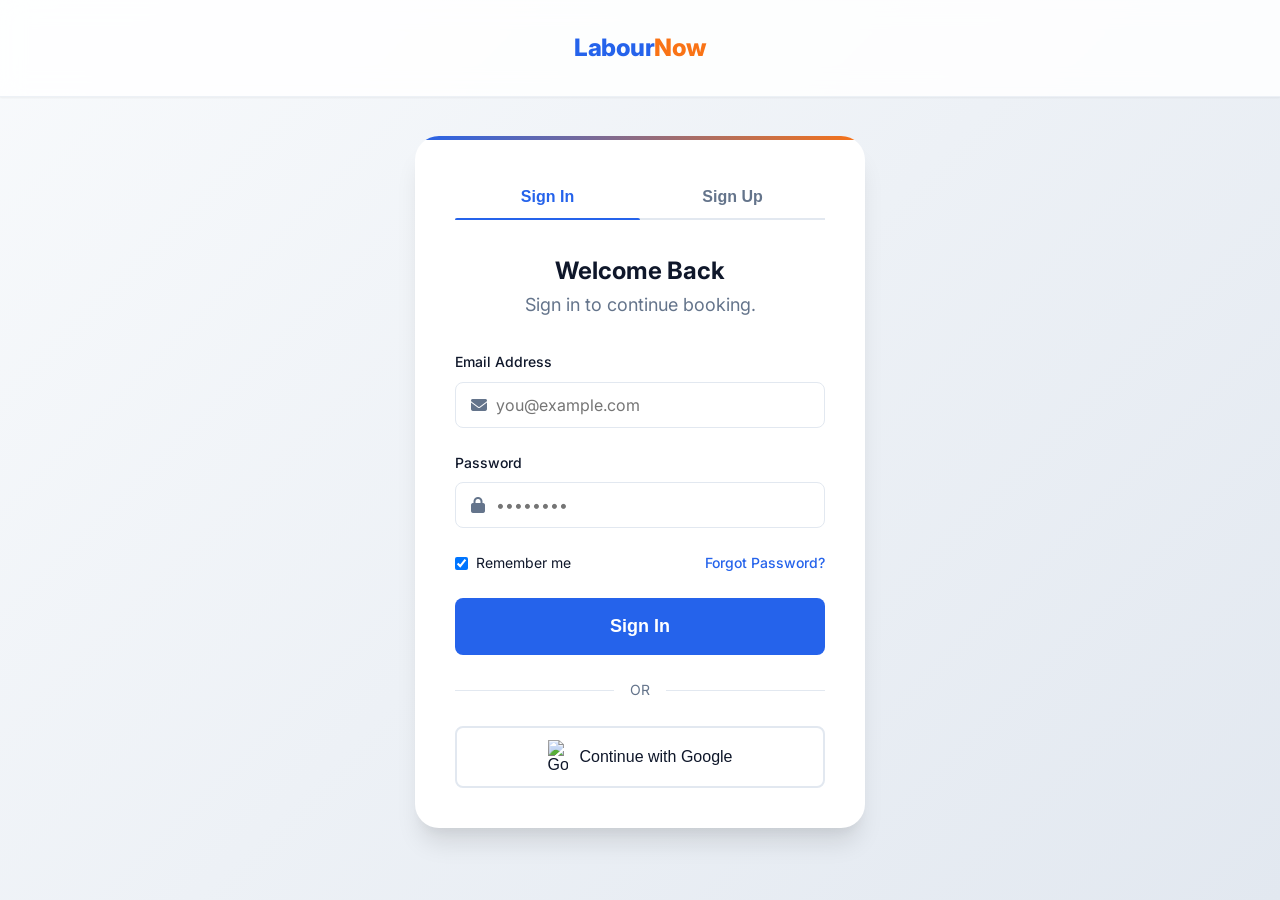
==== auth.html @ 162be2f2 "First Push" ====
<!DOCTYPE html>
<html lang="en">
<head>
    <meta charset="UTF-8">
    <meta name="viewport" content="width=device-width, initial-scale=1.0">
    <title>Authentication | LabourNow</title>
    <meta name="description" content="Sign in or Sign up to book verified workers.">
    <link rel="preconnect" href="https://fonts.googleapis.com">
    <link rel="preconnect" href="https://fonts.gstatic.com" crossorigin>
    <link href="https://fonts.googleapis.com/css2?family=Inter:wght@300;400;500;600;700;800&display=swap" rel="stylesheet">
    <link rel="stylesheet" href="https://cdnjs.cloudflare.com/ajax/libs/font-awesome/6.4.0/css/all.min.css">
    <link rel="stylesheet" href="style.css">
</head>
<body class="bg-light">
    <!-- Simple Nav -->
    <nav class="navbar scrolled">
        <div class="container nav-content text-center" style="justify-content: center;">
            <a href="index.html" class="logo">Labour<span>Now</span></a>
        </div>
    </nav>

    <!-- Auth Container -->
    <div class="auth-wrapper">
        <div class="auth-card block-reveal">
            
            <div class="auth-tabs">
                <button class="auth-tab active" data-target="signin">Sign In</button>
                <button class="auth-tab" data-target="signup">Sign Up</button>
            </div>

            <!-- Sign In Form -->
            <form id="signin-form" class="auth-form active">
                <div class="text-center" style="margin-bottom: 2rem;">
                    <h2>Welcome Back</h2>
                    <p class="section-subtitle" style="margin-bottom: 0;">Sign in to continue booking.</p>
                </div>
                
                <div class="form-group">
                    <label for="signin-email">Email Address</label>
                    <div class="input-with-icon">
                        <i class="fas fa-envelope"></i>
                        <input type="email" id="signin-email" placeholder="you@example.com" required>
                    </div>
                </div>
                
                <div class="form-group">
                    <label for="signin-password">Password</label>
                    <div class="input-with-icon">
                        <i class="fas fa-lock"></i>
                        <input type="password" id="signin-password" placeholder="••••••••" required>
                    </div>
                </div>

                <div class="form-options">
                    <label class="checkbox-container">
                        <input type="checkbox" checked>
                        <span>Remember me</span>
                    </label>
                    <a href="#" class="forgot-link">Forgot Password?</a>
                </div>

                <button type="submit" class="btn btn-primary w-100 btn-large">Sign In</button>
                
                <div class="auth-divider"><span>OR</span></div>
                
                <button type="button" class="btn btn-outline w-100 social-btn">
                    <img src="https://cdn-icons-png.flaticon.com/512/2991/2991148.png" alt="Google" width="20">
                    Continue with Google
                </button>
            </form>

            <!-- Sign Up Form -->
            <form id="signup-form" class="auth-form" style="display: none;">
                <div class="text-center" style="margin-bottom: 2rem;">
                    <h2>Create an Account</h2>
                    <p class="section-subtitle" style="margin-bottom: 0;">Join LabourNow to find trusted workers.</p>
                </div>
                
                <div class="form-group">
                    <label for="signup-name">Full Name</label>
                    <div class="input-with-icon">
                        <i class="fas fa-user"></i>
                        <input type="text" id="signup-name" placeholder="John Doe" required>
                    </div>
                </div>

                <div class="form-group">
                    <label for="signup-email">Email Address</label>
                    <div class="input-with-icon">
                        <i class="fas fa-envelope"></i>
                        <input type="email" id="signup-email" placeholder="you@example.com" required>
                    </div>
                </div>
                
                <div class="form-group">
                    <label for="signup-password">Password</label>
                    <div class="input-with-icon">
                        <i class="fas fa-lock"></i>
                        <input type="password" id="signup-password" placeholder="Create a password" required>
                    </div>
                </div>

                <div class="form-options">
                    <label class="checkbox-container">
                        <input type="checkbox" required>
                        <span>I agree to the <a href="#" class="forgot-link">Terms & Conditions</a></span>
                    </label>
                </div>

                <button type="submit" class="btn btn-primary w-100 btn-large">Create Account</button>
                
                <div class="auth-divider"><span>OR</span></div>
                
                <button type="button" class="btn btn-outline w-100 social-btn">
                    <img src="https://cdn-icons-png.flaticon.com/512/2991/2991148.png" alt="Google" width="20">
                    Sign up with Google
                </button>
            </form>

        </div>
    </div>

    <script src="script.js"></script>
    <script>
        // Specific Auth Logic to capture service parameters and navigate
        document.addEventListener('DOMContentLoaded', () => {
            const urlParams = new URLSearchParams(window.location.search);
            const service = urlParams.get('service');
            
            // Handle form submissions to mimic moving to booking page
            const proceedToBooking = (e) => {
                e.preventDefault(); 
                let redirectUrl = 'booking.html';
                if(service) {
                    redirectUrl += '?service=' + encodeURIComponent(service);
                }
                window.location.href = redirectUrl;
            };

            document.getElementById('signin-form').addEventListener('submit', proceedToBooking);
            document.getElementById('signup-form').addEventListener('submit', proceedToBooking);
            
            // Social buttons also redirect directly for demo
            document.querySelectorAll('.social-btn').forEach(btn => {
                btn.addEventListener('click', proceedToBooking);
            });
        });
    </script>
</body>
</html>
---- style.css ----
/* =========================================
   LabourNow - Design System & Styling
   ========================================= */

:root {
    /* Color Palette */
    --primary: #2563eb;
    --primary-light: #3b82f6;
    --primary-dark: #1d4ed8;
    
    --accent: #f97316;
    --accent-light: #fb923c;
    --accent-dark: #ea580c;
    
    --text-main: #0f172a;
    --text-muted: #64748b;
    
    --bg-main: #ffffff;
    --bg-light: #f8fafc;
    --bg-card: #ffffff;
    
    --border-color: #e2e8f0;
    
    --success: #10b981;
    --warning: #f59e0b;
    
    /* Typography */
    --font-family: 'Inter', -apple-system, BlinkMacSystemFont, "Segoe UI", Roboto, Helvetica, Arial, sans-serif;
    
    /* Enhancements */
    --shadow-sm: 0 1px 2px 0 rgba(0, 0, 0, 0.05);
    --shadow-md: 0 4px 6px -1px rgba(0, 0, 0, 0.1), 0 2px 4px -1px rgba(0, 0, 0, 0.06);
    --shadow-lg: 0 10px 15px -3px rgba(0, 0, 0, 0.1), 0 4px 6px -2px rgba(0, 0, 0, 0.05);
    --shadow-xl: 0 20px 25px -5px rgba(0, 0, 0, 0.1), 0 10px 10px -5px rgba(0, 0, 0, 0.04);
    
    --radius-md: 0.5rem;
    --radius-lg: 1rem;
    --radius-xl: 1.5rem;
    
    --transition-fast: 0.2s ease;
    --transition-normal: 0.3s ease;
}

/* Reset & Basics */
* {
    margin: 0;
    padding: 0;
    box-sizing: border-box;
}

html {
    scroll-behavior: smooth;
}

body {
    font-family: var(--font-family);
    color: var(--text-main);
    background-color: var(--bg-main);
    line-height: 1.6;
    overflow-x: hidden;
}

a {
    text-decoration: none;
    color: inherit;
    transition: var(--transition-fast);
}

ul {
    list-style: none;
}

img {
    max-width: 100%;
    height: auto;
}

/* Utilities */
.container {
    width: 100%;
    max-width: 1200px;
    margin: 0 auto;
    padding: 0 1.5rem;
}

.text-center { text-align: center; }
.text-left { text-align: left; }
.text-green { color: var(--success); }
.text-orange { color: var(--warning); }

.w-100 { width: 100%; }

.section {
    padding: 6rem 0;
}

.bg-light {
    background-color: var(--bg-light);
}

.section-title {
    font-size: 2.5rem;
    font-weight: 800;
    margin-bottom: 1rem;
    color: var(--text-main);
}

.section-subtitle {
    font-size: 1.125rem;
    color: var(--text-muted);
    max-width: 600px;
    margin: 0 auto 3.5rem;
}

/* Buttons */
.btn {
    display: inline-flex;
    align-items: center;
    justify-content: center;
    gap: 0.5rem;
    padding: 0.75rem 1.5rem;
    font-weight: 600;
    border-radius: var(--radius-md);
    cursor: pointer;
    border: 2px solid transparent;
    transition: all var(--transition-normal);
    font-size: 1rem;
}

.btn:active {
    transform: scale(0.98);
}

.btn-primary {
    background-color: var(--primary);
    color: white;
}

.btn-primary:hover {
    background-color: var(--primary-dark);
    box-shadow: 0 4px 14px rgba(37, 99, 235, 0.39);
}

.btn-secondary {
    background-color: var(--accent);
    color: white;
}

.btn-secondary:hover {
    background-color: var(--accent-dark);
    box-shadow: 0 4px 14px rgba(249, 115, 22, 0.39);
}

.btn-outline {
    background-color: transparent;
    border-color: var(--border-color);
    color: var(--text-main);
}

.btn-outline:hover {
    border-color: var(--primary);
    color: var(--primary);
    background-color: var(--bg-light);
}

.btn-large {
    padding: 1rem 2rem;
    font-size: 1.125rem;
}

/* Navbar */
.navbar {
    position: fixed;
    top: 0;
    width: 100%;
    z-index: 1000;
    background: rgba(255, 255, 255, 0.85);
    backdrop-filter: blur(12px);
    border-bottom: 1px solid rgba(226, 232, 240, 0.6);
    transition: var(--transition-normal);
}

.navbar.scrolled {
    box-shadow: var(--shadow-sm);
    padding: 0.5rem 0;
}

.nav-content {
    display: flex;
    justify-content: space-between;
    align-items: center;
    height: 80px;
}

.logo {
    font-size: 1.5rem;
    font-weight: 800;
    color: var(--primary);
    letter-spacing: -0.5px;
}

.logo span {
    color: var(--accent);
}

.nav-links {
    display: flex;
    gap: 2rem;
}

.nav-links a {
    font-weight: 500;
    color: var(--text-muted);
}

.nav-links a:hover {
    color: var(--primary);
}

.nav-actions {
    display: flex;
    gap: 1rem;
}

.mobile-menu-btn {
    display: none;
    background: none;
    border: none;
    font-size: 1.5rem;
    color: var(--text-main);
    cursor: pointer;
}

/* Hero Section */
.hero {
    position: relative;
    padding: 10rem 0 6rem;
    overflow: hidden;
    text-align: center;
    background: linear-gradient(135deg, #f8fafc 0%, #eff6ff 100%);
}

.hero-bg {
    position: absolute;
    top: 0;
    left: 0;
    right: 0;
    bottom: 0;
    z-index: 0;
    overflow: hidden;
}

.hero-bg::before {
    content: '';
    position: absolute;
    top: -10%;
    right: -5%;
    width: 600px;
    height: 600px;
    border-radius: 50%;
    background: radial-gradient(circle, rgba(37,99,235,0.1) 0%, rgba(255,255,255,0) 70%);
}

.hero-bg::after {
    content: '';
    position: absolute;
    bottom: -10%;
    left: -10%;
    width: 500px;
    height: 500px;
    border-radius: 50%;
    background: radial-gradient(circle, rgba(249,115,22,0.08) 0%, rgba(255,255,255,0) 70%);
}

.hero-content {
    position: relative;
    z-index: 1;
    max-width: 800px;
    margin: 0 auto;
}

.badge {
    display: inline-block;
    padding: 0.5rem 1rem;
    background: rgba(37, 99, 235, 0.1);
    color: var(--primary);
    border-radius: 2rem;
    font-size: 0.875rem;
    font-weight: 600;
    margin-bottom: 1.5rem;
}

.hero h1 {
    font-size: 4rem;
    font-weight: 800;
    line-height: 1.1;
    margin-bottom: 1.5rem;
    letter-spacing: -1px;
}

.text-gradient {
    background: linear-gradient(90deg, var(--primary) 0%, var(--accent) 100%);
    -webkit-background-clip: text;
    -webkit-text-fill-color: transparent;
}

.hero p {
    font-size: 1.25rem;
    color: var(--text-muted);
    margin-bottom: 2.5rem;
    max-width: 600px;
    margin-left: auto;
    margin-right: auto;
}

.hero-buttons {
    display: flex;
    justify-content: center;
    gap: 1rem;
    margin-bottom: 4rem;
}

.hero-stats {
    display: flex;
    justify-content: center;
    gap: 3rem;
    padding-top: 3rem;
    border-top: 1px solid rgba(226, 232, 240, 0.8);
}

.stat {
    display: flex;
    flex-direction: column;
}

.stat-num {
    font-size: 2rem;
    font-weight: 800;
    color: var(--text-main);
}

.stat-label {
    font-size: 0.875rem;
    color: var(--text-muted);
    font-weight: 500;
    text-transform: uppercase;
    letter-spacing: 1px;
}

/* Services Section */
.services-grid {
    display: grid;
    grid-template-columns: repeat(auto-fit, minmax(300px, 1fr));
    gap: 2rem;
}

.service-card {
    background: var(--bg-card);
    border: 1px solid var(--border-color);
    border-radius: var(--radius-xl);
    padding: 2rem;
    transition: var(--transition-normal);
    position: relative;
    overflow: hidden;
}

.service-card:hover {
    transform: translateY(-5px);
    box-shadow: var(--shadow-lg);
    border-color: rgba(37, 99, 235, 0.2);
}

.service-icon {
    width: 60px;
    height: 60px;
    border-radius: var(--radius-lg);
    background: rgba(37, 99, 235, 0.1);
    color: var(--primary);
    display: flex;
    align-items: center;
    justify-content: center;
    font-size: 1.5rem;
    margin-bottom: 1.5rem;
}

.service-card h3 {
    font-size: 1.25rem;
    margin-bottom: 1rem;
}

.service-details {
    display: flex;
    justify-content: space-between;
    align-items: center;
    margin-bottom: 1.5rem;
    padding-bottom: 1.5rem;
    border-bottom: 1px dashed var(--border-color);
}

.price {
    font-weight: 700;
    color: var(--text-main);
    font-size: 1.125rem;
}

.availability {
    font-size: 0.875rem;
    color: var(--text-muted);
    display: flex;
    align-items: center;
    gap: 0.4rem;
}

.availability i {
    font-size: 0.5rem;
}

/* How It Works Layer */
.timeline {
    display: flex;
    flex-direction: column;
    align-items: center;
    max-width: 800px;
    margin: 0 auto;
    position: relative;
}

@media(min-width: 768px) {
    .timeline {
        flex-direction: row;
        justify-content: space-between;
        align-items: flex-start;
    }
}

.timeline-step {
    flex: 1;
    text-align: center;
    position: relative;
    padding: 2rem 1rem;
    z-index: 1;
}

.step-icon {
    width: 80px;
    height: 80px;
    margin: 0 auto 1.5rem;
    background: white;
    border-radius: 50%;
    display: flex;
    align-items: center;
    justify-content: center;
    font-size: 2rem;
    color: var(--accent);
    box-shadow: var(--shadow-md);
    border: 4px solid var(--bg-light);
    position: relative;
}

.timeline-step h3 {
    font-size: 1.25rem;
    margin-bottom: 0.75rem;
}

.timeline-step p {
    color: var(--text-muted);
    font-size: 0.9375rem;
}

.timeline-connector {
    display: none;
}

@media(min-width: 768px) {
    .timeline-connector {
        display: block;
        flex: 1;
        height: 2px;
        background: linear-gradient(90deg, var(--border-color) 0%, var(--primary) 50%, var(--border-color) 100%);
        margin-top: 40px; /* Align with middle of circle */
        position: absolute;
        width: 100%;
        top: 2rem;
        z-index: 0;
    }
    .timeline::before {
        content: '';
        position: absolute;
        top: 40px;
        left: 10%;
        right: 10%;
        height: 2px;
        background: var(--border-color);
        z-index: 0;
    }
}


/* Why Choose Us */
.benefits-layout {
    display: grid;
    grid-template-columns: 1fr;
    gap: 4rem;
    align-items: center;
}

@media(min-width: 992px) {
    .benefits-layout {
        grid-template-columns: 1fr 1fr;
    }
}

.illustration-placeholder {
    width: 100%;
    aspect-ratio: 1;
    background: linear-gradient(135deg, var(--primary) 0%, var(--primary-dark) 100%);
    border-radius: var(--radius-xl);
    position: relative;
    display: flex;
    align-items: center;
    justify-content: center;
    overflow: hidden;
    box-shadow: var(--shadow-xl);
}

.glow-orb {
    position: absolute;
    width: 300px;
    height: 300px;
    background: var(--accent);
    filter: blur(80px);
    opacity: 0.5;
    border-radius: 50%;
    top: -50px;
    right: -50px;
}

.display-icon {
    font-size: 8rem;
    color: white;
    z-index: 2;
    filter: drop-shadow(0 10px 15px rgba(0,0,0,0.2));
}

.benefit-list {
    display: flex;
    flex-direction: column;
    gap: 2rem;
}

.benefit-list li {
    display: flex;
    gap: 1.5rem;
}

.benefit-icon {
    width: 50px;
    height: 50px;
    border-radius: 50%;
    background: rgba(249, 115, 22, 0.1);
    color: var(--accent);
    display: flex;
    align-items: center;
    justify-content: center;
    font-size: 1.25rem;
    flex-shrink: 0;
}

.benefit-list h4 {
    font-size: 1.125rem;
    margin-bottom: 0.25rem;
}

.benefit-list p {
    color: var(--text-muted);
    font-size: 0.9375rem;
}

/* Worker Profiles */
.workers-grid {
    display: grid;
    grid-template-columns: repeat(auto-fit, minmax(250px, 1fr));
    gap: 2rem;
}

.worker-card {
    background: white;
    border-radius: var(--radius-xl);
    padding: 2rem 1.5rem;
    box-shadow: var(--shadow-sm);
    transition: var(--transition-normal);
    text-align: center;
}

.worker-card:hover {
    transform: translateY(-5px);
    box-shadow: var(--shadow-lg);
}

.worker-photo {
    width: 100px;
    height: 100px;
    border-radius: 50%;
    margin: 0 auto 1rem;
    border: 4px solid var(--bg-light);
}

.worker-info h3 {
    font-size: 1.25rem;
    margin-bottom: 0.25rem;
}

.worker-skill {
    color: var(--primary);
    font-weight: 500;
    font-size: 0.875rem;
    margin-bottom: 1rem;
}

.worker-stats {
    display: flex;
    justify-content: center;
    gap: 1rem;
    font-size: 0.875rem;
    color: var(--text-muted);
    margin-bottom: 1rem;
}

.worker-stats i {
    color: var(--warning);
}

.worker-price {
    font-size: 1.25rem;
    font-weight: 700;
    color: var(--text-main);
    margin-bottom: 1.5rem;
}

/* Reviews */
.reviews-grid {
    display: grid;
    grid-template-columns: repeat(auto-fit, minmax(300px, 1fr));
    gap: 2rem;
}

.review-card {
    background: var(--bg-card);
    border: 1px solid var(--border-color);
    border-radius: var(--radius-xl);
    padding: 2rem;
    text-align: left;
}

.stars {
    color: var(--warning);
    margin-bottom: 1rem;
    font-size: 0.875rem;
}

.review-text {
    font-size: 1rem;
    color: var(--text-main);
    font-style: italic;
    margin-bottom: 1.5rem;
}

.reviewer {
    display: flex;
    flex-direction: column;
}

.reviewer strong {
    font-size: 1rem;
}

.reviewer span {
    font-size: 0.875rem;
    color: var(--text-muted);
}

/* CTA */
.cta-section {
    background: linear-gradient(135deg, var(--primary) 0%, var(--primary-dark) 100%);
    color: white;
    padding: 6rem 0;
    margin: 4rem 1.5rem;
    border-radius: var(--radius-xl);
    position: relative;
    overflow: hidden;
}

.cta-section::before {
    content: '';
    position: absolute;
    top: -50%;
    right: -20%;
    width: 500px;
    height: 500px;
    border-radius: 50%;
    background: rgba(255, 255, 255, 0.1);
}

.cta-section h2 {
    font-size: 2.5rem;
    font-weight: 800;
    margin-bottom: 1rem;
    color: white;
}

.cta-section p {
    font-size: 1.25rem;
    opacity: 0.9;
    margin-bottom: 2.5rem;
}

.cta-buttons {
    display: flex;
    justify-content: center;
    gap: 1rem;
}

.cta-buttons .btn-primary {
    background: white;
    color: var(--primary);
}

.cta-buttons .btn-primary:hover {
    background: var(--bg-light);
}

/* Footer */
.footer {
    background: var(--text-main);
    color: white;
    padding: 5rem 0 2rem;
}

.footer-grid {
    display: grid;
    grid-template-columns: 2fr 1fr 1fr 1fr;
    gap: 3rem;
    margin-bottom: 4rem;
}

@media(max-width: 991px) {
    .footer-grid {
        grid-template-columns: 1fr 1fr;
    }
}

@media(max-width: 575px) {
    .footer-grid {
        grid-template-columns: 1fr;
    }
}

.footer-brand p {
    color: rgba(255,255,255,0.7);
    margin: 1.5rem 0;
    max-width: 300px;
}

.social-links {
    display: flex;
    gap: 1rem;
}

.social-links a {
    width: 40px;
    height: 40px;
    border-radius: 50%;
    background: rgba(255,255,255,0.1);
    display: flex;
    align-items: center;
    justify-content: center;
    color: white;
}

.social-links a:hover {
    background: var(--primary);
    transform: translateY(-3px);
}

.footer-links h3 {
    font-size: 1.125rem;
    margin-bottom: 1.5rem;
}

.footer-links ul {
    display: flex;
    flex-direction: column;
    gap: 0.75rem;
}

.footer-links a {
    color: rgba(255,255,255,0.7);
}

.footer-links a:hover {
    color: white;
    padding-left: 5px;
}

.footer-bottom {
    text-align: center;
    padding-top: 2rem;
    border-top: 1px solid rgba(255,255,255,0.1);
    color: rgba(255,255,255,0.5);
    font-size: 0.875rem;
}


/* Animations */
.block-reveal {
    opacity: 0;
    transform: translateY(30px);
    transition: opacity 0.8s ease, transform 0.8s ease;
}

.block-reveal.active {
    opacity: 1;
    transform: translateY(0);
}

/* Responsive */
@media (max-width: 768px) {
    .hero h1 { font-size: 2.5rem; }
    .hero p { font-size: 1.125rem; }
    .hero-buttons { flex-direction: column; }
    .hero-stats { flex-direction: column; gap: 1.5rem; }
    
    .nav-links, .nav-actions { display: none; }
    .mobile-menu-btn { display: block; }
    
    .section { padding: 4rem 0; }
    .section-title { font-size: 2rem; }
    
    .cta-section { margin: 2rem 1rem; padding: 4rem 1rem; }
    .cta-section h2 { font-size: 2rem; }
    .cta-buttons { flex-direction: column; }
}

/* =========================================
   Auth & Booking Page Styles
   ========================================= */

/* Auth Layout */
.auth-wrapper {
    min-height: 100vh;
    display: flex;
    align-items: center;
    justify-content: center;
    padding: 6rem 1.5rem 2rem;
    background: linear-gradient(135deg, var(--bg-light) 0%, #e2e8f0 100%);
}

.auth-card {
    background: white;
    width: 100%;
    max-width: 450px;
    border-radius: var(--radius-xl);
    box-shadow: var(--shadow-xl);
    padding: 2.5rem;
    position: relative;
    overflow: hidden;
}

.auth-card::before {
    content: '';
    position: absolute;
    top: 0;
    left: 0;
    width: 100%;
    height: 4px;
    background: linear-gradient(90deg, var(--primary) 0%, var(--accent) 100%);
}

.auth-tabs {
    display: flex;
    margin-bottom: 2rem;
    border-bottom: 2px solid var(--border-color);
}

.auth-tab {
    flex: 1;
    background: none;
    border: none;
    padding: 0.75rem 1rem;
    font-size: 1rem;
    font-weight: 600;
    color: var(--text-muted);
    cursor: pointer;
    transition: var(--transition-fast);
    position: relative;
}

.auth-tab.active {
    color: var(--primary);
}

.auth-tab.active::after {
    content: '';
    position: absolute;
    bottom: -2px;
    left: 0;
    width: 100%;
    height: 2px;
    background: var(--primary);
    border-radius: 2px 2px 0 0;
}

/* Forms */
.form-group {
    margin-bottom: 1.5rem;
    text-align: left;
}

.form-group label {
    display: block;
    font-size: 0.875rem;
    font-weight: 500;
    margin-bottom: 0.5rem;
    color: var(--text-main);
}

.input-with-icon {
    position: relative;
}

.input-with-icon i {
    position: absolute;
    left: 1rem;
    top: 50%;
    transform: translateY(-50%);
    color: var(--text-muted);
}

.input-with-icon input {
    width: 100%;
    padding: 0.75rem 1rem 0.75rem 2.5rem;
    border: 1px solid var(--border-color);
    border-radius: var(--radius-md);
    font-family: var(--font-family);
    font-size: 1rem;
    transition: var(--transition-fast);
}

.input-with-icon input:focus {
    outline: none;
    border-color: var(--primary);
    box-shadow: 0 0 0 3px rgba(37, 99, 235, 0.1);
}

.form-options {
    display: flex;
    justify-content: space-between;
    align-items: center;
    margin-bottom: 1.5rem;
    font-size: 0.875rem;
}

.checkbox-container {
    display: flex;
    align-items: center;
    gap: 0.5rem;
    cursor: pointer;
}

.forgot-link {
    color: var(--primary);
    font-weight: 500;
}

.forgot-link:hover {
    text-decoration: underline;
}

.auth-divider {
    display: flex;
    align-items: center;
    text-align: center;
    margin: 1.5rem 0;
    color: var(--text-muted);
    font-size: 0.875rem;
}

.auth-divider::before, .auth-divider::after {
    content: '';
    flex: 1;
    border-bottom: 1px solid var(--border-color);
}

.auth-divider span {
    padding: 0 1rem;
}

.social-btn {
    display: flex;
    align-items: center;
    justify-content: center;
    gap: 0.75rem;
    font-weight: 500;
}

/* Booking Layout */
.booking-layout {
    display: grid;
    grid-template-columns: 1fr;
    gap: 2rem;
}

@media(min-width: 992px) {
    .booking-layout {
        grid-template-columns: 2fr 1fr;
    }
}

.card-form {
    background: white;
    border-radius: var(--radius-xl);
    padding: 2.5rem;
    box-shadow: var(--shadow-md);
}

.form-section {
    margin-bottom: 2.5rem;
    padding-bottom: 2.5rem;
    border-bottom: 1px solid var(--border-color);
}

.form-section:last-child {
    margin-bottom: 0;
    padding-bottom: 0;
    border-bottom: none;
}

.form-section h3 {
    font-size: 1.125rem;
    display: flex;
    align-items: center;
    gap: 0.5rem;
}

/* Custom Select & Inputs */
.custom-select, input[type="date"], input[type="time"], input[type="text"], textarea {
    width: 100%;
    padding: 0.875rem 1rem;
    border: 1px solid var(--border-color);
    border-radius: var(--radius-md);
    font-family: var(--font-family);
    font-size: 1rem;
    color: var(--text-main);
    background-color: white;
    transition: var(--transition-fast);
}

.custom-select:focus, input:focus, textarea:focus {
    outline: none;
    border-color: var(--primary);
    box-shadow: 0 0 0 3px rgba(37, 99, 235, 0.1);
}

.date-time-grid {
    display: grid;
    grid-template-columns: 1fr 1fr;
    gap: 1rem;
}

/* Quantity Selector */
.quantity-selector {
    display: inline-flex;
    align-items: center;
    border: 1px solid var(--border-color);
    border-radius: var(--radius-md);
    overflow: hidden;
}

.qty-btn {
    background: var(--bg-light);
    border: none;
    padding: 1rem 1.25rem;
    cursor: pointer;
    color: var(--text-muted);
    transition: var(--transition-fast);
}

.qty-btn:hover {
    background: #e2e8f0;
    color: var(--text-main);
}

.quantity-selector input {
    width: 60px;
    text-align: center;
    border: none;
    border-left: 1px solid var(--border-color);
    border-right: 1px solid var(--border-color);
    font-size: 1.125rem;
    font-weight: 600;
    padding: 0.875rem 0;
    border-radius: 0;
    -moz-appearance: textfield;
}
.quantity-selector input::-webkit-outer-spin-button,
.quantity-selector input::-webkit-inner-spin-button {
  -webkit-appearance: none;
  margin: 0;
}

.quantity-selector input:focus {
    box-shadow: none;
}

/* Summary Card */
.summary-card {
    background: white;
    border-radius: var(--radius-xl);
    padding: 2rem;
    box-shadow: var(--shadow-md);
    position: sticky;
    top: 100px;
}

.summary-card h3 {
    font-size: 1.25rem;
    margin-bottom: 1.5rem;
    padding-bottom: 1rem;
    border-bottom: 1px solid var(--border-color);
}

.summary-item {
    display: flex;
    justify-content: space-between;
    margin-bottom: 1rem;
    font-size: 0.9375rem;
    color: var(--text-muted);
}

.summary-item.main-item {
    font-weight: 600;
    color: var(--text-main);
    font-size: 1.125rem;
}

.summary-divider {
    height: 1px;
    background: var(--border-color);
    margin: 1.5rem 0;
}

.summary-total {
    display: flex;
    justify-content: space-between;
    align-items: center;
    font-weight: 700;
    font-size: 1.125rem;
}

.total-price {
    font-size: 1.5rem;
    color: var(--primary);
}

.user-profile-mini img {
    border-radius: 50%;
    border: 2px solid white;
    box-shadow: var(--shadow-sm);
}

/* Modal Overlay */
.modal-overlay {
    position: fixed;
    top: 0;
    left: 0;
    right: 0;
    bottom: 0;
    background: rgba(15, 23, 42, 0.8);
    backdrop-filter: blur(4px);
    z-index: 2000;
    display: flex;
    align-items: center;
    justify-content: center;
    padding: 1.5rem;
}

.modal-content {
    background: white;
    border-radius: var(--radius-xl);
    padding: 3rem 2rem;
    width: 100%;
    max-width: 450px;
    box-shadow: var(--shadow-xl);
    text-align: center;
}

.success-icon {
    font-size: 4rem;
    color: var(--success);
    margin-bottom: 1.5rem;
}
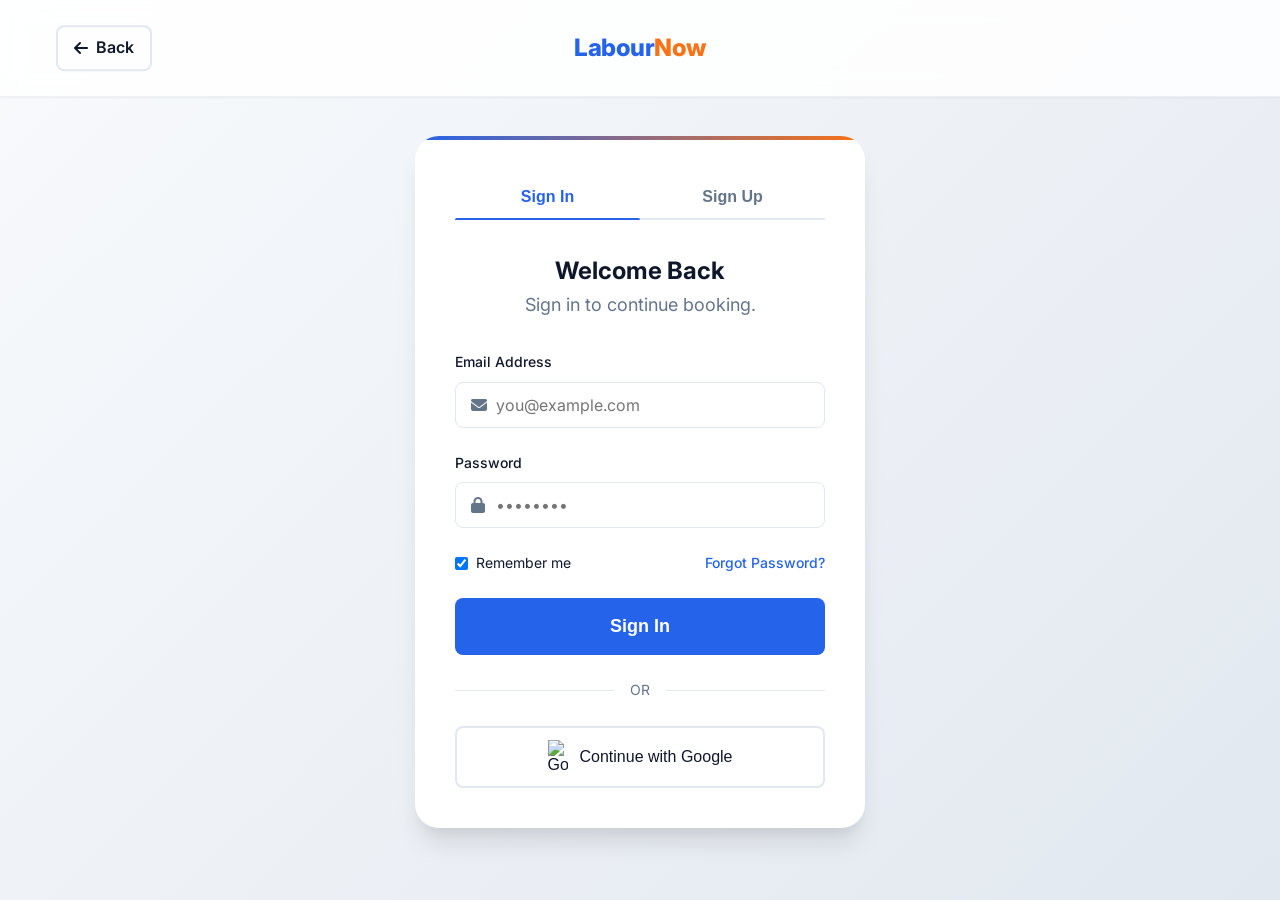
==== commit e5721722: "Final push" ====
--- a/auth.html
+++ b/auth.html
@@ -14,7 +14,8 @@
 <body class="bg-light">
     <!-- Simple Nav -->
     <nav class="navbar scrolled">
-        <div class="container nav-content text-center" style="justify-content: center;">
+        <div class="container nav-content text-center" style="position: relative; justify-content: center;">
+            <a href="#" onclick="history.back(); return false;" class="btn btn-outline" style="position: absolute; left: 1rem; top: 50%; transform: translateY(-50%); padding: 0.5rem 1rem;"><i class="fas fa-arrow-left"></i> Back</a>
             <a href="index.html" class="logo">Labour<span>Now</span></a>
         </div>
     </nav>
